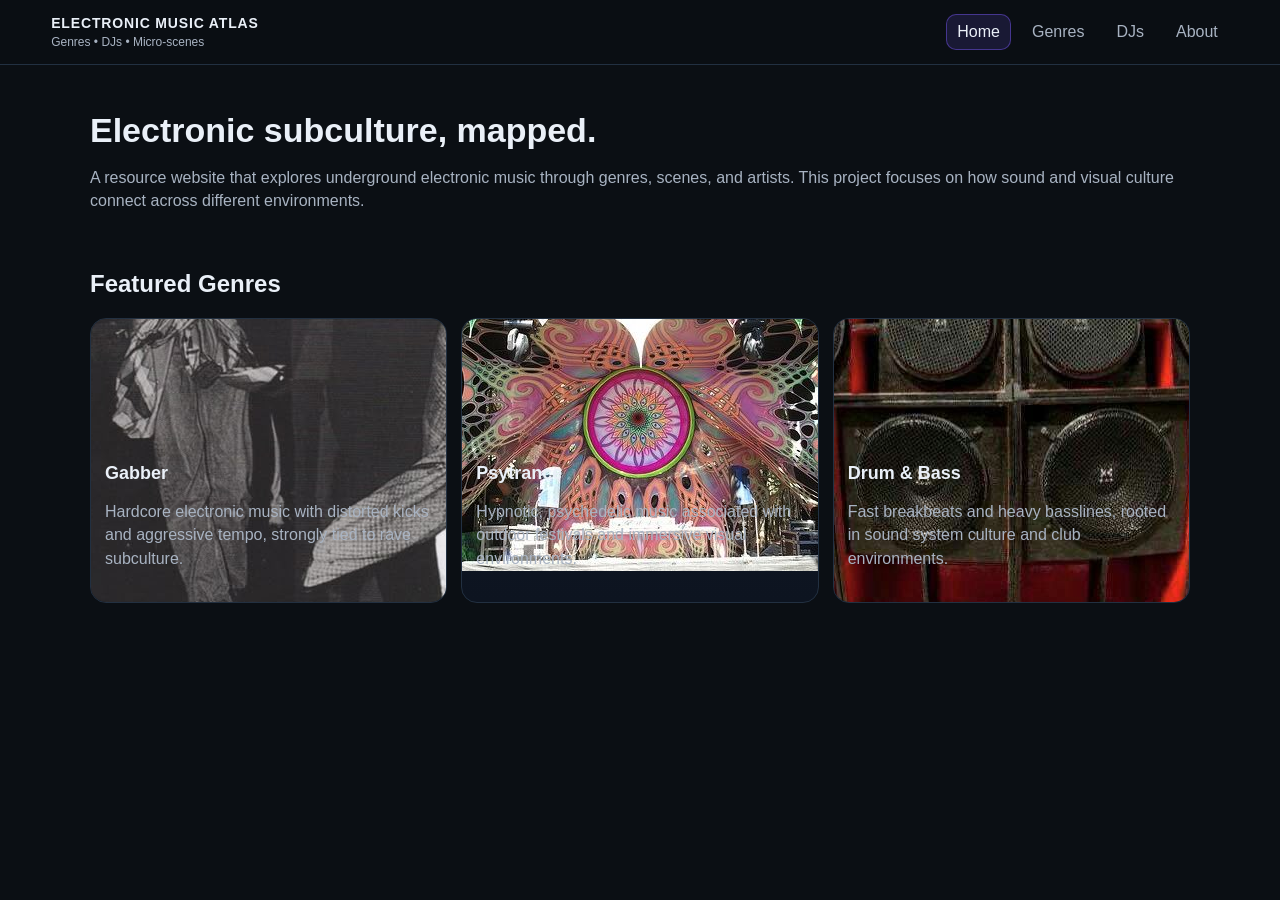
==== index.html @ e65ac2bb "Update index.html" ====
<!doctype html>
<html lang="en">
<head>
  <meta charset="utf-8" />
  <meta name="viewport" content="width=device-width,initial-scale=1" />
  <title>Electronic Music Atlas</title>
  <link rel="stylesheet" href="styles.css" />
</head>

<body>

<header class="site-header">
  <div class="brand">
    <div class="brand__title">ELECTRONIC MUSIC ATLAS</div>
    <div class="brand__subtitle">Genres • DJs • Micro-scenes</div>
  </div>

  <nav class="nav">
    <a class="nav__link is-active" href="index.html">Home</a>
    <a class="nav__link" href="genres.html">Genres</a>
    <a class="nav__link" href="djs.html">DJs</a>
    <a class="nav__link" href="about.html">About</a>
  </nav>
</header>

<main class="container">

<section class="hero">
  <h1>Electronic subculture, mapped.</h1>
  <p class="muted">
    A resource website that explores underground electronic music through
    genres, scenes, and artists. This project focuses on how sound and
    visual culture connect across different environments.
  </p>
</section>

<section class="section">
  <h2>Featured Genres</h2>

  <div class="grid grid--3">

    <div class="card">
      <div class="media">
        <img src="gabber.jpg" alt="Gabber rave">
      </div>
      <div class="card__body">
        <h3>Gabber</h3>
        <p class="muted">
          Hardcore electronic music with distorted kicks and aggressive
          tempo, strongly tied to rave subculture.
        </p>
      </div>
    </div>

    <div class="card">
      <div class="media">
        <img src="psytrance.jpg" alt="Psytrance festival">
      </div>
      <div class="card__body">
        <h3>Psytrance</h3>
        <p class="muted">
          Hypnotic, psychedelic music associated with outdoor festivals
          and immersive visual environments.
        </p>
      </div>
    </div>

    <div class="card">
      <div class="media">
        <img src="dnb.jpg" alt="Drum and bass speakers">
      </div>
      <div class="card__body">
        <h3>Drum &amp; Bass</h3>
        <p class="muted">
          Fast breakbeats and heavy basslines, rooted in sound system
          culture and club environments.
        </p>
      </div>
    </div>

  </div>
</section>

</main>

</body>
</html>
---- styles.css ----
:root{
  --bg:#0b0f14;
  --panel:#101826;
  --panel2:#0d1420;
  --text:#eaf0f8;
  --muted:#a8b3c2;
  --line:#223041;
  --accent:#7c5cff;
}

*{ box-sizing:border-box; }
html,body{ height:100%; }
body{
  margin:0;
  font-family:-apple-system,BlinkMacSystemFont,"Segoe UI",Helvetica,Arial,sans-serif;
  background:var(--bg);
  color:var(--text);
}

.container{
  width:min(1100px, 92vw);
  margin:0 auto;
  padding:28px 0;
}

.site-header{
  position:sticky;
  top:0;
  z-index:10;
  background:rgba(11,15,20,.92);
  backdrop-filter: blur(10px);
  border-bottom:1px solid var(--line);
  padding: 14px 4vw;
  display:flex;
  align-items:center;
  justify-content:space-between;
  gap:16px;
}

.brand__title{
  font-weight:900;
  letter-spacing:.06em;
  font-size:14px;
}
.brand__subtitle{
  color:var(--muted);
  font-size:12px;
  margin-top:4px;
}

.nav{ display:flex; gap:10px; flex-wrap:wrap; }
.nav__link{
  color:var(--muted);
  text-decoration:none;
  padding:8px 10px;
  border-radius:10px;
  border:1px solid transparent;
}
.nav__link:hover{
  color:var(--text);
  border-color:var(--line);
  background:rgba(255,255,255,.03);
}
.nav__link.is-active{
  color:var(--text);
  border-color:rgba(124,92,255,.45);
  background:rgba(124,92,255,.14);
}

.hero{
  padding: 18px 0 8px 0;
}
.hero h1{
  margin:0 0 10px 0;
  font-size: 34px;
}
.muted{ color:var(--muted); line-height:1.45; }

.hero__actions{
  display:flex;
  gap:10px;
  flex-wrap:wrap;
  margin-top:14px;
}

.section{
  margin-top:34px;
}
.section__head{
  display:flex;
  align-items:flex-end;
  justify-content:space-between;
  gap:12px;
  flex-wrap:wrap;
  margin-bottom:14px;
}
.section__head h2{
  margin:0;
  font-size:24px;
}

.grid{
  display:grid;
  gap:14px;
}
.grid--3{ grid-template-columns: repeat(3, minmax(0,1fr)); }
.grid--2{ grid-template-columns: repeat(2, minmax(0,1fr)); }

@media (max-width: 900px){
  .grid--3{ grid-template-columns: 1fr; }
  .grid--2{ grid-template-columns: 1fr; }
}

.card{
  border:1px solid var(--line);
  background: linear-gradient(180deg, var(--panel), var(--panel2));
  border-radius: 16px;
  overflow:hidden;
}

.media{
  height: 130px;
  background: rgba(255,255,255,.05);
  display:flex;
  align-items:center;
  justify-content:center;
  color: var(--muted);
  border-bottom:1px solid var(--line);
  letter-spacing:.03em;
}
.media--tall{ height: 160px; }

.card__body{
  padding: 14px 14px 16px 14px;
}
.card__body h3{
  margin:0 0 8px 0;
  font-size:18px;
}
.tags{
  display:flex;
  gap:8px;
  flex-wrap:wrap;
  margin: 10px 0 12px 0;
}
.tag{
  font-size:12px;
  color:var(--text);
  border:1px solid var(--line);
  padding:6px 10px;
  border-radius:999px;
  background: rgba(255,255,255,.03);
}

.actions{ display:flex; gap:10px; flex-wrap:wrap; }

.button{
  display:inline-block;
  text-decoration:none;
  color: var(--text);
  background: rgba(124,92,255,.18);
  border:1px solid rgba(124,92,255,.45);
  padding: 10px 14px;
  border-radius: 12px;
}
.button:hover{ background: rgba(124,92,255,.26); }

.button--ghost{
  background: rgba(255,255,255,.03);
  border-color: var(--line);
  color: var(--muted);
}
.button--ghost:hover{
  color: var(--text);
  background: rgba(255,255,255,.06);
}

.button--small{
  padding: 8px 12px;
  border-radius: 12px;
  font-size: 13px;
}

.detail{
  border:1px solid var(--line);
  border-radius: 16px;
  background: linear-gradient(180deg, var(--panel), var(--panel2));
  padding: 14px;
}
.detail__hero{
  display:grid;
  grid-template-columns: 220px 1fr;
  gap:14px;
  align-items:stretch;
}
.detail__media{
  border:1px solid var(--line);
  border-radius: 14px;
  background: rgba(255,255,255,.05);
  display:flex;
  align-items:center;
  justify-content:center;
  color:var(--muted);
  min-height: 160px;
}
.detail__meta h3{ margin:0 0 6px 0; font-size:20px; }

.detail__grid{
  margin-top:14px;
  display:grid;
  grid-template-columns: repeat(2, minmax(0,1fr));
  gap:12px;
}
@media (max-width: 900px){
  .detail__hero{ grid-template-columns: 1fr; }
  .detail__grid{ grid-template-columns: 1fr; }
}

.detail__block{
  border:1px solid var(--line);
  border-radius: 14px;
  background: rgba(255,255,255,.03);
  padding: 12px;
}
.detail__block h4{ margin:0 0 8px 0; font-size: 15px; }

.list{ margin:0; padding-left: 18px; }
.list li{ margin: 6px 0; }

.video{
  display:grid;
  grid-template-columns: 1.2fr .8fr;
  gap:14px;
}
@media (max-width: 900px){
  .video{ grid-template-columns: 1fr; }
}
.video__player{
  border:1px solid var(--line);
  border-radius: 16px;
  background: rgba(255,255,255,.05);
  min-height: 220px;
  display:flex;
  align-items:center;
  justify-content:center;
  color: var(--muted);
}
.video__info{
  border:1px solid var(--line);
  border-radius: 16px;
  background: rgba(255,255,255,.03);
  padding: 14px;
}

.pad{ padding: 14px; }

.mini{
  border:1px solid var(--line);
  border-radius: 14px;
  padding: 12px;
  background: rgba(255,255,255,.03);
}
.mini__title{
  font-weight:800;
  margin-bottom:10px;
}

.site-footer{
  border-top:1px solid var(--line);
  padding: 18px 0;
}
.footer__inner{
  display:flex;
  justify-content:space-between;
  gap:10px;
  flex-wrap:wrap;
}
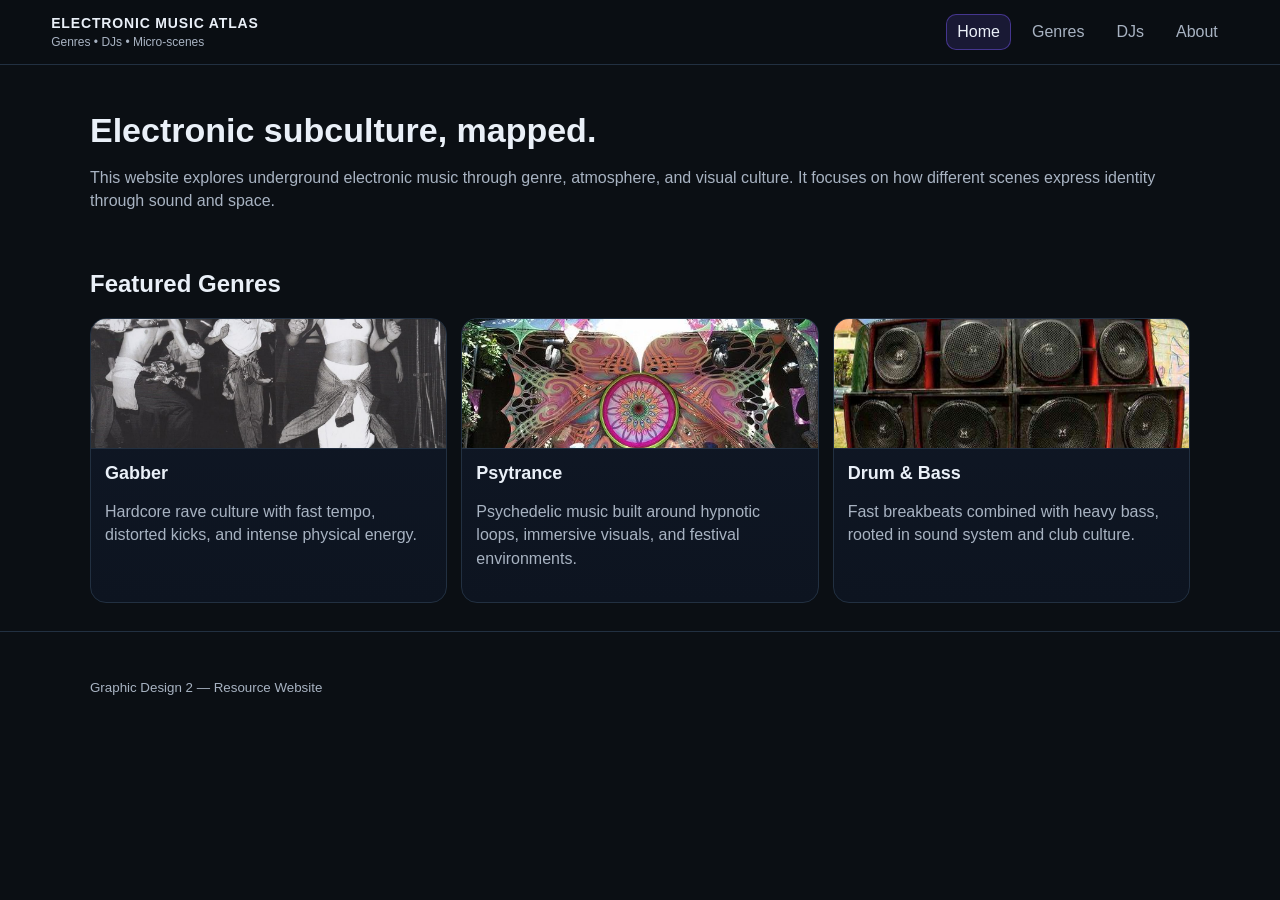
==== commit 42082699: "Update index.html" ====
--- a/index.html
+++ b/index.html
@@ -28,9 +28,9 @@
 <section class="hero">
   <h1>Electronic subculture, mapped.</h1>
   <p class="muted">
-    A resource website that explores underground electronic music through
-    genres, scenes, and artists. This project focuses on how sound and
-    visual culture connect across different environments.
+    This website explores underground electronic music through genre,
+    atmosphere, and visual culture. It focuses on how different scenes
+    express identity through sound and space.
   </p>
 </section>
 
@@ -46,34 +46,34 @@
       <div class="card__body">
         <h3>Gabber</h3>
         <p class="muted">
-          Hardcore electronic music with distorted kicks and aggressive
-          tempo, strongly tied to rave subculture.
+          Hardcore rave culture with fast tempo, distorted kicks,
+          and intense physical energy.
         </p>
       </div>
     </div>
 
     <div class="card">
       <div class="media">
-        <img src="psytrance.jpg" alt="Psytrance festival">
+        <img src="psytrance.jpg" alt="Psytrance stage">
       </div>
       <div class="card__body">
         <h3>Psytrance</h3>
         <p class="muted">
-          Hypnotic, psychedelic music associated with outdoor festivals
-          and immersive visual environments.
+          Psychedelic music built around hypnotic loops,
+          immersive visuals, and festival environments.
         </p>
       </div>
     </div>
 
     <div class="card">
       <div class="media">
-        <img src="dnb.jpg" alt="Drum and bass speakers">
+        <img src="dnb.jpg" alt="Drum and Bass speakers">
       </div>
       <div class="card__body">
         <h3>Drum &amp; Bass</h3>
         <p class="muted">
-          Fast breakbeats and heavy basslines, rooted in sound system
-          culture and club environments.
+          Fast breakbeats combined with heavy bass,
+          rooted in sound system and club culture.
         </p>
       </div>
     </div>
@@ -83,5 +83,11 @@
 
 </main>
 
+<footer class="site-footer">
+  <div class="container footer__inner">
+    <small class="muted">Graphic Design 2 — Resource Website</small>
+  </div>
+</footer>
+
 </body>
 </html>
--- a/styles.css
+++ b/styles.css
@@ -274,4 +274,10 @@
   justify-content:space-between;
   gap:10px;
   flex-wrap:wrap;
-}+}
+.media img {
+  width: 100%;
+  height: 100%;
+  object-fit: cover;
+  display: block;
+}
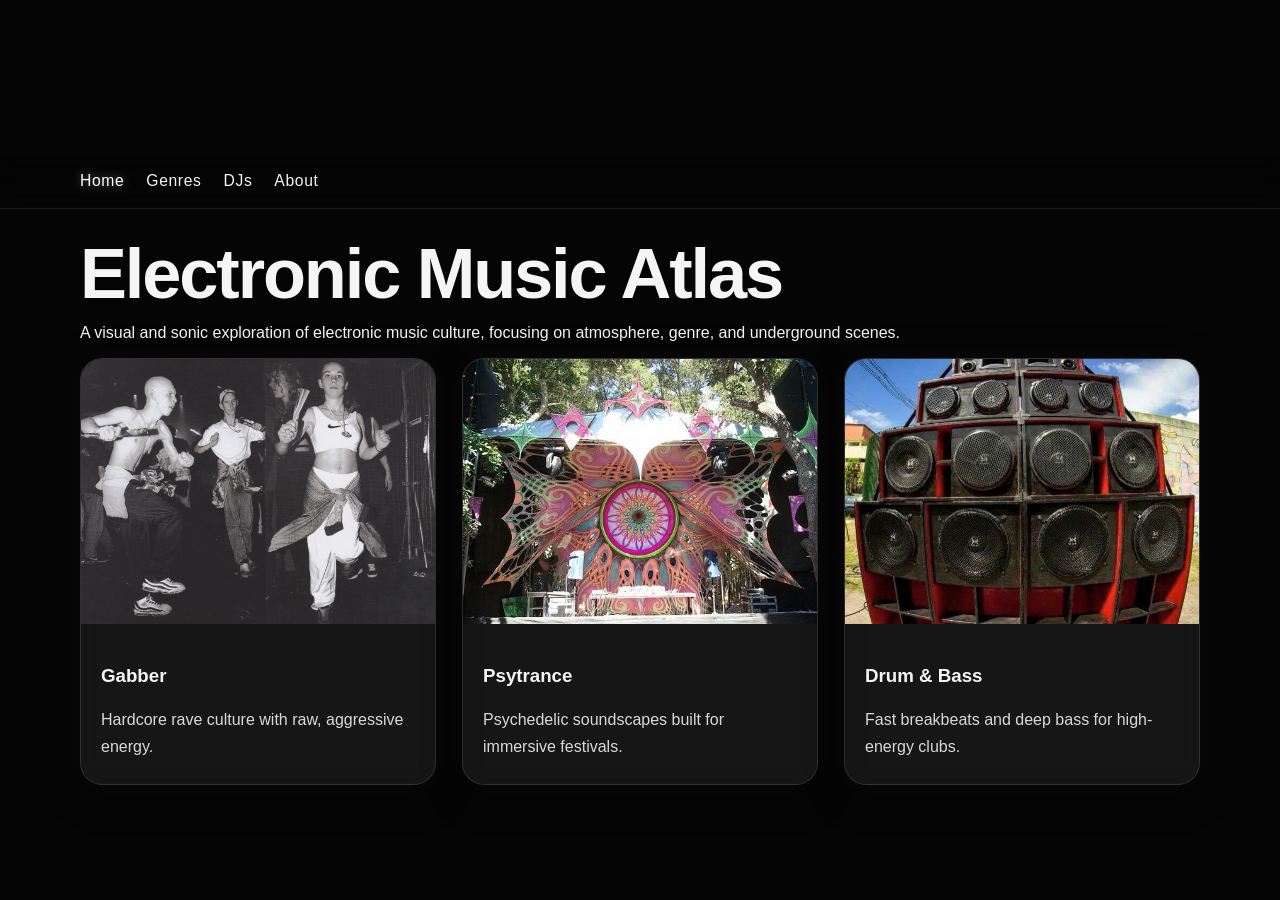
==== commit 95c655be: "Update index.html" ====
--- a/index.html
+++ b/index.html
@@ -1,93 +1,76 @@
 <!doctype html>
 <html lang="en">
 <head>
-  <meta charset="utf-8" />
-  <meta name="viewport" content="width=device-width,initial-scale=1" />
+  <meta charset="utf-8">
+  <meta name="viewport" content="width=device-width, initial-scale=1">
   <title>Electronic Music Atlas</title>
-  <link rel="stylesheet" href="styles.css" />
+  <link rel="stylesheet" href="styles.css">
 </head>
 
 <body>
 
-<header class="site-header">
-  <div class="brand">
-    <div class="brand__title">ELECTRONIC MUSIC ATLAS</div>
-    <div class="brand__subtitle">Genres • DJs • Micro-scenes</div>
-  </div>
+  <!-- 视频背景 -->
+  <video autoplay muted loop playsinline class="bg-video">
+    <source src="background.mp4" type="video/mp4">
+  </video>
 
-  <nav class="nav">
-    <a class="nav__link is-active" href="index.html">Home</a>
-    <a class="nav__link" href="genres.html">Genres</a>
-    <a class="nav__link" href="djs.html">DJs</a>
-    <a class="nav__link" href="about.html">About</a>
-  </nav>
-</header>
+  <!-- 梦核遮罩 -->
+  <div class="bg-overlay"></div>
 
-<main class="container">
+  <header class="site-header">
+    <nav class="nav">
+      <a href="index.html" class="active">Home</a>
+      <a href="genres.html">Genres</a>
+      <a href="djs.html">DJs</a>
+      <a href="about.html">About</a>
+    </nav>
+  </header>
 
-<section class="hero">
-  <h1>Electronic subculture, mapped.</h1>
-  <p class="muted">
-    This website explores underground electronic music through genre,
-    atmosphere, and visual culture. It focuses on how different scenes
-    express identity through sound and space.
-  </p>
-</section>
+  <main class="container">
 
-<section class="section">
-  <h2>Featured Genres</h2>
+    <section class="hero">
+      <h1>Electronic Music Atlas</h1>
+      <p>
+        A visual and sonic exploration of electronic music culture,
+        focusing on atmosphere, genre, and underground scenes.
+      </p>
+    </section>
 
-  <div class="grid grid--3">
+    <section class="grid grid--3">
 
-    <div class="card">
-      <div class="media">
-        <img src="gabber.jpg" alt="Gabber rave">
+      <div class="card">
+        <div class="media">
+          <img src="gabber.jpg" alt="">
+        </div>
+        <div class="card__body">
+          <h3>Gabber</h3>
+          <p>Hardcore rave culture with raw, aggressive energy.</p>
+        </div>
       </div>
-      <div class="card__body">
-        <h3>Gabber</h3>
-        <p class="muted">
-          Hardcore rave culture with fast tempo, distorted kicks,
-          and intense physical energy.
-        </p>
+
+      <div class="card">
+        <div class="media">
+          <img src="psytrance.jpg" alt="">
+        </div>
+        <div class="card__body">
+          <h3>Psytrance</h3>
+          <p>Psychedelic soundscapes built for immersive festivals.</p>
+        </div>
       </div>
-    </div>
 
-    <div class="card">
-      <div class="media">
-        <img src="psytrance.jpg" alt="Psytrance stage">
+      <div class="card">
+        <div class="media">
+          <img src="dnb.jpg" alt="">
+        </div>
+        <div class="card__body">
+          <h3>Drum &amp; Bass</h3>
+          <p>Fast breakbeats and deep bass for high-energy clubs.</p>
+        </div>
       </div>
-      <div class="card__body">
-        <h3>Psytrance</h3>
-        <p class="muted">
-          Psychedelic music built around hypnotic loops,
-          immersive visuals, and festival environments.
-        </p>
-      </div>
-    </div>
 
-    <div class="card">
-      <div class="media">
-        <img src="dnb.jpg" alt="Drum and Bass speakers">
-      </div>
-      <div class="card__body">
-        <h3>Drum &amp; Bass</h3>
-        <p class="muted">
-          Fast breakbeats combined with heavy bass,
-          rooted in sound system and club culture.
-        </p>
-      </div>
-    </div>
+    </section>
 
-  </div>
-</section>
-
-</main>
-
-<footer class="site-footer">
-  <div class="container footer__inner">
-    <small class="muted">Graphic Design 2 — Resource Website</small>
-  </div>
-</footer>
+  </main>
 
 </body>
 </html>
--- a/styles.css
+++ b/styles.css
@@ -1,283 +1,255 @@
-:root{
-  --bg:#0b0f14;
-  --panel:#101826;
-  --panel2:#0d1420;
-  --text:#eaf0f8;
-  --muted:#a8b3c2;
-  --line:#223041;
-  --accent:#7c5cff;
-}
-
-*{ box-sizing:border-box; }
-html,body{ height:100%; }
-body{
-  margin:0;
-  font-family:-apple-system,BlinkMacSystemFont,"Segoe UI",Helvetica,Arial,sans-serif;
-  background:var(--bg);
-  color:var(--text);
-}
-
-.container{
-  width:min(1100px, 92vw);
-  margin:0 auto;
-  padding:28px 0;
-}
-
-.site-header{
-  position:sticky;
-  top:0;
-  z-index:10;
-  background:rgba(11,15,20,.92);
-  backdrop-filter: blur(10px);
-  border-bottom:1px solid var(--line);
-  padding: 14px 4vw;
-  display:flex;
-  align-items:center;
-  justify-content:space-between;
-  gap:16px;
-}
-
-.brand__title{
-  font-weight:900;
-  letter-spacing:.06em;
-  font-size:14px;
-}
-.brand__subtitle{
-  color:var(--muted);
-  font-size:12px;
-  margin-top:4px;
-}
-
-.nav{ display:flex; gap:10px; flex-wrap:wrap; }
-.nav__link{
-  color:var(--muted);
-  text-decoration:none;
-  padding:8px 10px;
-  border-radius:10px;
-  border:1px solid transparent;
-}
-.nav__link:hover{
-  color:var(--text);
-  border-color:var(--line);
-  background:rgba(255,255,255,.03);
-}
-.nav__link.is-active{
-  color:var(--text);
-  border-color:rgba(124,92,255,.45);
-  background:rgba(124,92,255,.14);
-}
-
-.hero{
-  padding: 18px 0 8px 0;
-}
-.hero h1{
-  margin:0 0 10px 0;
-  font-size: 34px;
-}
-.muted{ color:var(--muted); line-height:1.45; }
-
-.hero__actions{
-  display:flex;
-  gap:10px;
-  flex-wrap:wrap;
-  margin-top:14px;
-}
-
-.section{
-  margin-top:34px;
-}
-.section__head{
-  display:flex;
-  align-items:flex-end;
-  justify-content:space-between;
-  gap:12px;
-  flex-wrap:wrap;
-  margin-bottom:14px;
-}
-.section__head h2{
-  margin:0;
-  font-size:24px;
-}
-
-.grid{
-  display:grid;
-  gap:14px;
-}
-.grid--3{ grid-template-columns: repeat(3, minmax(0,1fr)); }
-.grid--2{ grid-template-columns: repeat(2, minmax(0,1fr)); }
-
-@media (max-width: 900px){
-  .grid--3{ grid-template-columns: 1fr; }
-  .grid--2{ grid-template-columns: 1fr; }
-}
-
-.card{
-  border:1px solid var(--line);
-  background: linear-gradient(180deg, var(--panel), var(--panel2));
-  border-radius: 16px;
-  overflow:hidden;
-}
-
-.media{
-  height: 130px;
-  background: rgba(255,255,255,.05);
-  display:flex;
-  align-items:center;
-  justify-content:center;
-  color: var(--muted);
-  border-bottom:1px solid var(--line);
-  letter-spacing:.03em;
-}
-.media--tall{ height: 160px; }
-
-.card__body{
-  padding: 14px 14px 16px 14px;
-}
-.card__body h3{
-  margin:0 0 8px 0;
-  font-size:18px;
-}
-.tags{
-  display:flex;
-  gap:8px;
-  flex-wrap:wrap;
-  margin: 10px 0 12px 0;
-}
-.tag{
-  font-size:12px;
-  color:var(--text);
-  border:1px solid var(--line);
-  padding:6px 10px;
-  border-radius:999px;
-  background: rgba(255,255,255,.03);
-}
-
-.actions{ display:flex; gap:10px; flex-wrap:wrap; }
-
-.button{
-  display:inline-block;
-  text-decoration:none;
-  color: var(--text);
-  background: rgba(124,92,255,.18);
-  border:1px solid rgba(124,92,255,.45);
-  padding: 10px 14px;
-  border-radius: 12px;
-}
-.button:hover{ background: rgba(124,92,255,.26); }
-
-.button--ghost{
-  background: rgba(255,255,255,.03);
-  border-color: var(--line);
-  color: var(--muted);
-}
-.button--ghost:hover{
-  color: var(--text);
-  background: rgba(255,255,255,.06);
-}
-
-.button--small{
-  padding: 8px 12px;
-  border-radius: 12px;
-  font-size: 13px;
-}
-
-.detail{
-  border:1px solid var(--line);
-  border-radius: 16px;
-  background: linear-gradient(180deg, var(--panel), var(--panel2));
-  padding: 14px;
-}
-.detail__hero{
-  display:grid;
-  grid-template-columns: 220px 1fr;
-  gap:14px;
-  align-items:stretch;
-}
-.detail__media{
-  border:1px solid var(--line);
-  border-radius: 14px;
-  background: rgba(255,255,255,.05);
-  display:flex;
-  align-items:center;
-  justify-content:center;
-  color:var(--muted);
-  min-height: 160px;
-}
-.detail__meta h3{ margin:0 0 6px 0; font-size:20px; }
-
-.detail__grid{
-  margin-top:14px;
-  display:grid;
-  grid-template-columns: repeat(2, minmax(0,1fr));
-  gap:12px;
-}
-@media (max-width: 900px){
-  .detail__hero{ grid-template-columns: 1fr; }
-  .detail__grid{ grid-template-columns: 1fr; }
-}
-
-.detail__block{
-  border:1px solid var(--line);
-  border-radius: 14px;
-  background: rgba(255,255,255,.03);
-  padding: 12px;
-}
-.detail__block h4{ margin:0 0 8px 0; font-size: 15px; }
-
-.list{ margin:0; padding-left: 18px; }
-.list li{ margin: 6px 0; }
-
-.video{
-  display:grid;
-  grid-template-columns: 1.2fr .8fr;
-  gap:14px;
-}
-@media (max-width: 900px){
-  .video{ grid-template-columns: 1fr; }
-}
-.video__player{
-  border:1px solid var(--line);
-  border-radius: 16px;
-  background: rgba(255,255,255,.05);
-  min-height: 220px;
-  display:flex;
-  align-items:center;
-  justify-content:center;
-  color: var(--muted);
-}
-.video__info{
-  border:1px solid var(--line);
-  border-radius: 16px;
-  background: rgba(255,255,255,.03);
-  padding: 14px;
-}
-
-.pad{ padding: 14px; }
-
-.mini{
-  border:1px solid var(--line);
-  border-radius: 14px;
-  padding: 12px;
-  background: rgba(255,255,255,.03);
-}
-.mini__title{
-  font-weight:800;
-  margin-bottom:10px;
-}
-
-.site-footer{
-  border-top:1px solid var(--line);
+* {
+  box-sizing: border-box;
+}
+
+html {
+  scroll-behavior: smooth;
+}
+
+body {
+  margin: 0;
+  min-height: 100vh;
+  font-family: Arial, Helvetica, sans-serif;
+  background: #050505;
+  color: #f5f5f5;
+  overflow-x: hidden;
+  position: relative;
+}
+
+/* animated background */
+.animated-bg {
+  position: fixed;
+  inset: 0;
+  z-index: -2;
+  background:
+    radial-gradient(circle at 15% 25%, rgba(255, 0, 170, 0.22), transparent 28%),
+    radial-gradient(circle at 80% 20%, rgba(0, 153, 255, 0.20), transparent 30%),
+    radial-gradient(circle at 60% 75%, rgba(157, 0, 255, 0.18), transparent 34%),
+    radial-gradient(circle at 30% 85%, rgba(0, 255, 204, 0.12), transparent 28%),
+    linear-gradient(180deg, #040404 0%, #090511 45%, #020202 100%);
+  filter: blur(36px) saturate(120%);
+  animation: drift 16s ease-in-out infinite alternate;
+}
+
+.animated-bg::after {
+  content: "";
+  position: absolute;
+  inset: 0;
+  background:
+    linear-gradient(rgba(255,255,255,0.02) 1px, transparent 1px),
+    linear-gradient(90deg, rgba(255,255,255,0.02) 1px, transparent 1px);
+  background-size: 40px 40px;
+  opacity: 0.18;
+  mix-blend-mode: screen;
+}
+
+@keyframes drift {
+  0% {
+    transform: scale(1) translate(0, 0);
+  }
+  50% {
+    transform: scale(1.08) translate(-2%, 2%);
+  }
+  100% {
+    transform: scale(1.12) translate(2%, -2%);
+  }
+}
+
+/* layout */
+.container {
+  width: min(1120px, calc(100% - 40px));
+  margin: 0 auto;
+  padding: 32px 0 60px;
+}
+
+/* header */
+.site-header {
+  position: sticky;
+  top: 0;
+  z-index: 10;
+  backdrop-filter: blur(12px);
+  background: rgba(5, 5, 5, 0.55);
+  border-bottom: 1px solid rgba(255, 255, 255, 0.08);
+}
+
+.nav {
+  width: min(1120px, calc(100% - 40px));
+  margin: 0 auto;
   padding: 18px 0;
-}
-.footer__inner{
-  display:flex;
-  justify-content:space-between;
-  gap:10px;
-  flex-wrap:wrap;
-}
+  display: flex;
+  gap: 22px;
+  align-items: center;
+  flex-wrap: wrap;
+}
+
+.nav a {
+  color: #f5f5f5;
+  text-decoration: none;
+  font-size: 0.98rem;
+  letter-spacing: 0.04em;
+  transition: opacity 0.25s ease, transform 0.25s ease, color 0.25s ease;
+}
+
+.nav a:hover {
+  opacity: 0.72;
+  transform: translateY(-1px);
+}
+
+.nav a.active {
+  color: #ffffff;
+  text-shadow: 0 0 12px rgba(255, 255, 255, 0.45);
+}
+
+/* hero */
+.page-hero {
+  padding: 42px 0 28px;
+}
+
+.eyebrow {
+  margin: 0 0 10px;
+  font-size: 0.85rem;
+  text-transform: uppercase;
+  letter-spacing: 0.2em;
+  color: rgba(255, 255, 255, 0.68);
+}
+
+h1 {
+  margin: 0 0 16px;
+  font-size: clamp(2.4rem, 6vw, 4.4rem);
+  line-height: 0.95;
+  letter-spacing: -0.03em;
+}
+
+.page-description {
+  max-width: 760px;
+  margin: 0;
+  font-size: 1.05rem;
+  line-height: 1.75;
+  color: rgba(255, 255, 255, 0.78);
+}
+
+/* grid */
+.grid {
+  display: grid;
+  gap: 26px;
+}
+
+.grid--3 {
+  grid-template-columns: repeat(3, minmax(0, 1fr));
+}
+
+/* cards */
+.card {
+  background: rgba(255, 255, 255, 0.07);
+  border: 1px solid rgba(255, 255, 255, 0.11);
+  border-radius: 22px;
+  overflow: hidden;
+  backdrop-filter: blur(14px);
+  box-shadow:
+    0 10px 40px rgba(0, 0, 0, 0.28),
+    0 0 30px rgba(255, 255, 255, 0.03);
+  transition: transform 0.3s ease, border-color 0.3s ease, box-shadow 0.3s ease;
+}
+
+.card:hover {
+  transform: translateY(-8px);
+  border-color: rgba(255, 255, 255, 0.24);
+  box-shadow:
+    0 18px 55px rgba(0, 0, 0, 0.36),
+    0 0 40px rgba(255, 0, 170, 0.08);
+}
+
+.media {
+  aspect-ratio: 4 / 3;
+  overflow: hidden;
+  background: rgba(255, 255, 255, 0.04);
+}
+
 .media img {
   width: 100%;
   height: 100%;
+  display: block;
   object-fit: cover;
-  display: block;
-}
+  transition: transform 0.5s ease, filter 0.4s ease;
+}
+
+.card:hover .media img {
+  transform: scale(1.05);
+  filter: contrast(1.05) saturate(1.05);
+}
+
+.card__body {
+  padding: 22px 20px 24px;
+}
+
+.card__body h2 {
+  margin: 0 0 8px;
+  font-size: 1.45rem;
+  line-height: 1.1;
+}
+
+.tag {
+  display: inline-block;
+  margin: 0 0 14px;
+  padding: 7px 12px;
+  border-radius: 999px;
+  background: rgba(255, 255, 255, 0.09);
+  color: rgba(255, 255, 255, 0.8);
+  font-size: 0.86rem;
+  letter-spacing: 0.04em;
+}
+
+.card__body p {
+  margin: 0 0 14px;
+  line-height: 1.7;
+  color: rgba(255, 255, 255, 0.84);
+}
+
+.card__body p:last-child {
+  margin-bottom: 0;
+}
+
+/* responsive */
+@media (max-width: 900px) {
+  .grid--3 {
+    grid-template-columns: repeat(2, minmax(0, 1fr));
+  }
+
+  .page-hero {
+    padding-top: 34px;
+  }
+}
+
+@media (max-width: 640px) {
+  .container {
+    width: min(100% - 24px, 1120px);
+    padding-bottom: 40px;
+  }
+
+  .nav {
+    width: min(100% - 24px, 1120px);
+    gap: 16px;
+    padding: 14px 0;
+  }
+
+  h1 {
+    font-size: 2.2rem;
+  }
+
+  .page-description {
+    font-size: 0.98rem;
+    line-height: 1.65;
+  }
+
+  .grid--3 {
+    grid-template-columns: 1fr;
+  }
+
+  .card__body {
+    padding: 18px 16px 20px;
+  }
+
+  .animated-bg {
+    filter: blur(28px) saturate(115%);
+  }
+}
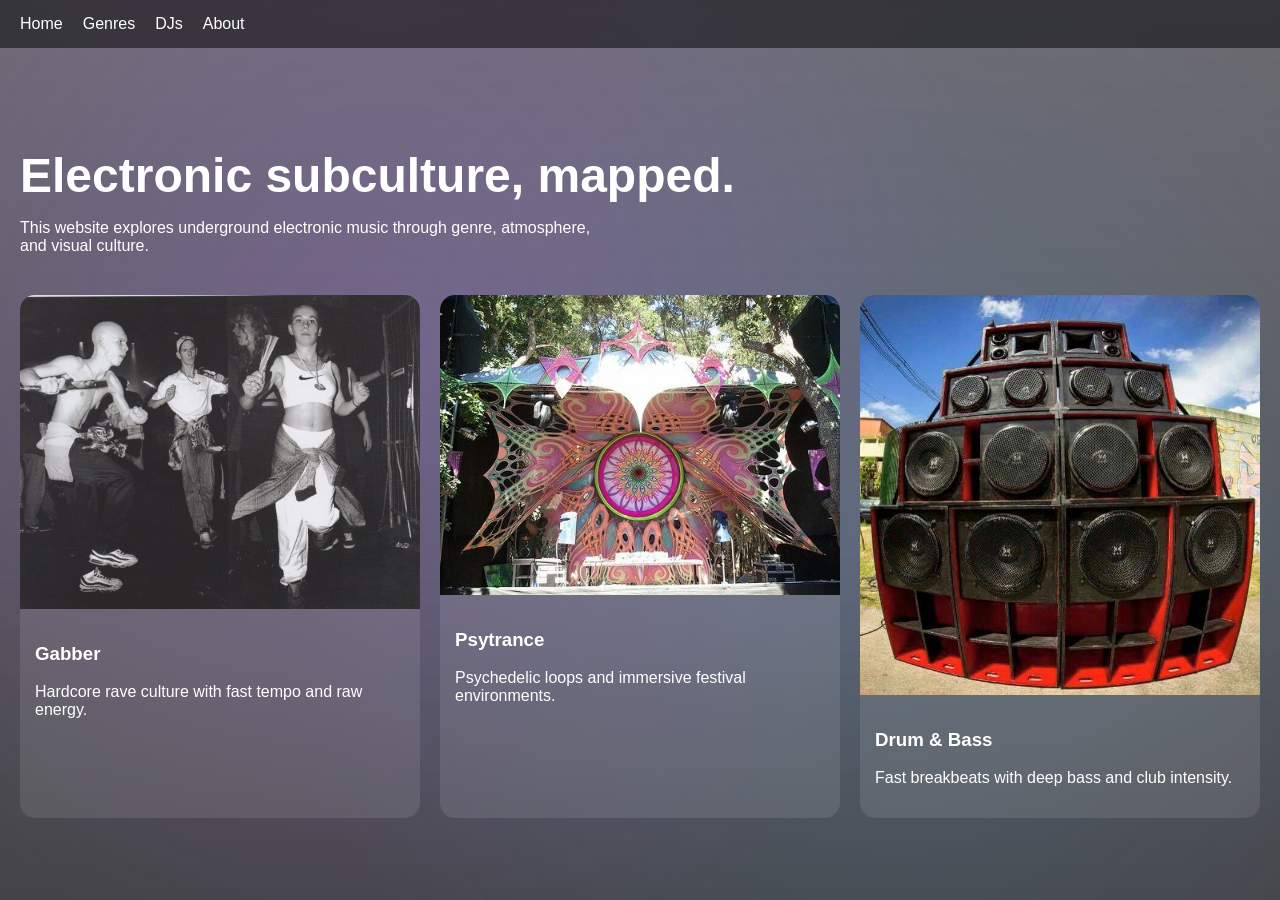
==== commit 6c77e852: "Update index.html" ====
--- a/index.html
+++ b/index.html
@@ -17,6 +17,7 @@
   <!-- 梦核遮罩 -->
   <div class="bg-overlay"></div>
 
+  <!-- 导航 -->
   <header class="site-header">
     <nav class="nav">
       <a href="index.html" class="active">Home</a>
@@ -26,13 +27,14 @@
     </nav>
   </header>
 
+  <!-- 内容 -->
   <main class="container">
 
     <section class="hero">
-      <h1>Electronic Music Atlas</h1>
+      <h1>Electronic subculture, mapped.</h1>
       <p>
-        A visual and sonic exploration of electronic music culture,
-        focusing on atmosphere, genre, and underground scenes.
+        This website explores underground electronic music through genre,
+        atmosphere, and visual culture.
       </p>
     </section>
 
@@ -44,7 +46,7 @@
         </div>
         <div class="card__body">
           <h3>Gabber</h3>
-          <p>Hardcore rave culture with raw, aggressive energy.</p>
+          <p>Hardcore rave culture with fast tempo and raw energy.</p>
         </div>
       </div>
 
@@ -54,7 +56,7 @@
         </div>
         <div class="card__body">
           <h3>Psytrance</h3>
-          <p>Psychedelic soundscapes built for immersive festivals.</p>
+          <p>Psychedelic loops and immersive festival environments.</p>
         </div>
       </div>
 
@@ -64,7 +66,7 @@
         </div>
         <div class="card__body">
           <h3>Drum &amp; Bass</h3>
-          <p>Fast breakbeats and deep bass for high-energy clubs.</p>
+          <p>Fast breakbeats with deep bass and club intensity.</p>
         </div>
       </div>
 
--- a/styles.css
+++ b/styles.css
@@ -2,254 +2,97 @@
   box-sizing: border-box;
 }
 
-html {
-  scroll-behavior: smooth;
+body {
+  margin: 0;
+  font-family: Arial, sans-serif;
+  color: white;
+  overflow-x: hidden;
 }
 
-body {
-  margin: 0;
-  min-height: 100vh;
-  font-family: Arial, Helvetica, sans-serif;
-  background: #050505;
-  color: #f5f5f5;
-  overflow-x: hidden;
-  position: relative;
+/* 视频背景 */
+.bg-video {
+  position: fixed;
+  inset: 0;
+  width: 100%;
+  height: 100%;
+  object-fit: cover;
+  z-index: -3;
+
+  filter: brightness(0.6) contrast(1.1) saturate(1.1);
 }
 
-/* animated background */
-.animated-bg {
+/* 梦核遮罩 */
+.bg-overlay {
   position: fixed;
   inset: 0;
   z-index: -2;
+
   background:
-    radial-gradient(circle at 15% 25%, rgba(255, 0, 170, 0.22), transparent 28%),
-    radial-gradient(circle at 80% 20%, rgba(0, 153, 255, 0.20), transparent 30%),
-    radial-gradient(circle at 60% 75%, rgba(157, 0, 255, 0.18), transparent 34%),
-    radial-gradient(circle at 30% 85%, rgba(0, 255, 204, 0.12), transparent 28%),
-    linear-gradient(180deg, #040404 0%, #090511 45%, #020202 100%);
-  filter: blur(36px) saturate(120%);
-  animation: drift 16s ease-in-out infinite alternate;
+    radial-gradient(circle at 30% 40%, rgba(180, 120, 255, 0.25), transparent 60%),
+    radial-gradient(circle at 70% 60%, rgba(120, 200, 255, 0.18), transparent 60%),
+    linear-gradient(rgba(10, 8, 20, 0.6), rgba(5, 5, 10, 0.75));
+
+  backdrop-filter: blur(6px);
 }
 
-.animated-bg::after {
-  content: "";
-  position: absolute;
-  inset: 0;
-  background:
-    linear-gradient(rgba(255,255,255,0.02) 1px, transparent 1px),
-    linear-gradient(90deg, rgba(255,255,255,0.02) 1px, transparent 1px);
-  background-size: 40px 40px;
-  opacity: 0.18;
-  mix-blend-mode: screen;
-}
-
-@keyframes drift {
-  0% {
-    transform: scale(1) translate(0, 0);
-  }
-  50% {
-    transform: scale(1.08) translate(-2%, 2%);
-  }
-  100% {
-    transform: scale(1.12) translate(2%, -2%);
-  }
-}
-
-/* layout */
-.container {
-  width: min(1120px, calc(100% - 40px));
-  margin: 0 auto;
-  padding: 32px 0 60px;
-}
-
-/* header */
+/* 导航 */
 .site-header {
   position: sticky;
   top: 0;
-  z-index: 10;
-  backdrop-filter: blur(12px);
-  background: rgba(5, 5, 5, 0.55);
-  border-bottom: 1px solid rgba(255, 255, 255, 0.08);
+  background: rgba(0,0,0,0.5);
+  backdrop-filter: blur(10px);
 }
 
 .nav {
-  width: min(1120px, calc(100% - 40px));
-  margin: 0 auto;
-  padding: 18px 0;
   display: flex;
-  gap: 22px;
-  align-items: center;
-  flex-wrap: wrap;
+  gap: 20px;
+  padding: 15px 20px;
 }
 
 .nav a {
-  color: #f5f5f5;
+  color: white;
   text-decoration: none;
-  font-size: 0.98rem;
-  letter-spacing: 0.04em;
-  transition: opacity 0.25s ease, transform 0.25s ease, color 0.25s ease;
 }
 
-.nav a:hover {
-  opacity: 0.72;
-  transform: translateY(-1px);
-}
-
-.nav a.active {
-  color: #ffffff;
-  text-shadow: 0 0 12px rgba(255, 255, 255, 0.45);
+/* 主体 */
+.container {
+  padding: 60px 20px;
 }
 
 /* hero */
-.page-hero {
-  padding: 42px 0 28px;
+.hero h1 {
+  font-size: 48px;
+  margin-bottom: 10px;
 }
 
-.eyebrow {
-  margin: 0 0 10px;
-  font-size: 0.85rem;
-  text-transform: uppercase;
-  letter-spacing: 0.2em;
-  color: rgba(255, 255, 255, 0.68);
-}
-
-h1 {
-  margin: 0 0 16px;
-  font-size: clamp(2.4rem, 6vw, 4.4rem);
-  line-height: 0.95;
-  letter-spacing: -0.03em;
-}
-
-.page-description {
-  max-width: 760px;
-  margin: 0;
-  font-size: 1.05rem;
-  line-height: 1.75;
-  color: rgba(255, 255, 255, 0.78);
+.hero p {
+  max-width: 600px;
 }
 
 /* grid */
 .grid {
   display: grid;
-  gap: 26px;
+  gap: 20px;
+  margin-top: 40px;
 }
 
 .grid--3 {
-  grid-template-columns: repeat(3, minmax(0, 1fr));
+  grid-template-columns: repeat(3, 1fr);
 }
 
-/* cards */
+/* 卡片 */
 .card {
-  background: rgba(255, 255, 255, 0.07);
-  border: 1px solid rgba(255, 255, 255, 0.11);
-  border-radius: 22px;
+  background: rgba(255,255,255,0.1);
+  border-radius: 15px;
   overflow: hidden;
-  backdrop-filter: blur(14px);
-  box-shadow:
-    0 10px 40px rgba(0, 0, 0, 0.28),
-    0 0 30px rgba(255, 255, 255, 0.03);
-  transition: transform 0.3s ease, border-color 0.3s ease, box-shadow 0.3s ease;
-}
-
-.card:hover {
-  transform: translateY(-8px);
-  border-color: rgba(255, 255, 255, 0.24);
-  box-shadow:
-    0 18px 55px rgba(0, 0, 0, 0.36),
-    0 0 40px rgba(255, 0, 170, 0.08);
-}
-
-.media {
-  aspect-ratio: 4 / 3;
-  overflow: hidden;
-  background: rgba(255, 255, 255, 0.04);
+  backdrop-filter: blur(10px);
 }
 
 .media img {
   width: 100%;
-  height: 100%;
   display: block;
-  object-fit: cover;
-  transition: transform 0.5s ease, filter 0.4s ease;
-}
-
-.card:hover .media img {
-  transform: scale(1.05);
-  filter: contrast(1.05) saturate(1.05);
 }
 
 .card__body {
-  padding: 22px 20px 24px;
+  padding: 15px;
 }
-
-.card__body h2 {
-  margin: 0 0 8px;
-  font-size: 1.45rem;
-  line-height: 1.1;
-}
-
-.tag {
-  display: inline-block;
-  margin: 0 0 14px;
-  padding: 7px 12px;
-  border-radius: 999px;
-  background: rgba(255, 255, 255, 0.09);
-  color: rgba(255, 255, 255, 0.8);
-  font-size: 0.86rem;
-  letter-spacing: 0.04em;
-}
-
-.card__body p {
-  margin: 0 0 14px;
-  line-height: 1.7;
-  color: rgba(255, 255, 255, 0.84);
-}
-
-.card__body p:last-child {
-  margin-bottom: 0;
-}
-
-/* responsive */
-@media (max-width: 900px) {
-  .grid--3 {
-    grid-template-columns: repeat(2, minmax(0, 1fr));
-  }
-
-  .page-hero {
-    padding-top: 34px;
-  }
-}
-
-@media (max-width: 640px) {
-  .container {
-    width: min(100% - 24px, 1120px);
-    padding-bottom: 40px;
-  }
-
-  .nav {
-    width: min(100% - 24px, 1120px);
-    gap: 16px;
-    padding: 14px 0;
-  }
-
-  h1 {
-    font-size: 2.2rem;
-  }
-
-  .page-description {
-    font-size: 0.98rem;
-    line-height: 1.65;
-  }
-
-  .grid--3 {
-    grid-template-columns: 1fr;
-  }
-
-  .card__body {
-    padding: 18px 16px 20px;
-  }
-
-  .animated-bg {
-    filter: blur(28px) saturate(115%);
-  }
-}
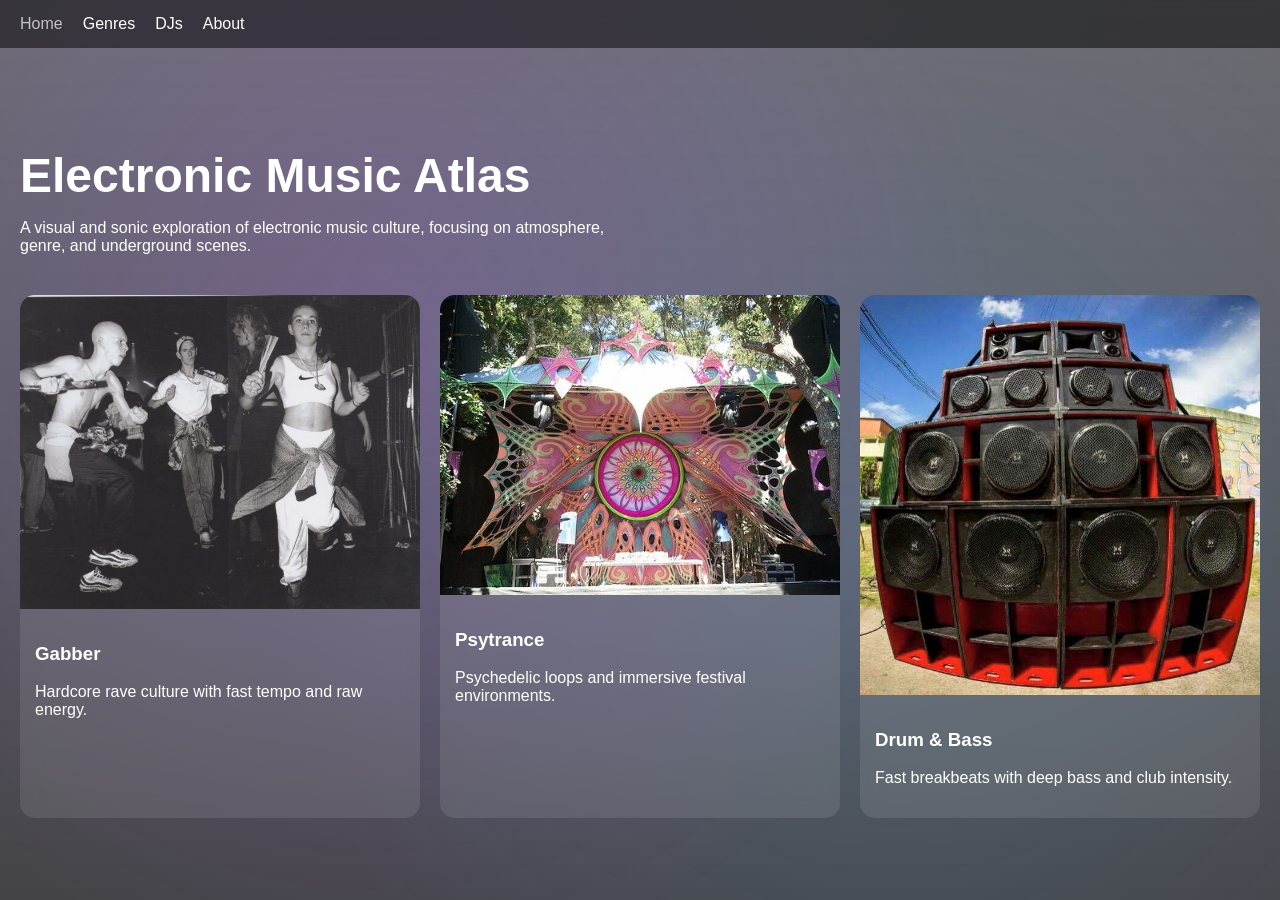
==== commit ef227b07: "Update index.html" ====
--- a/index.html
+++ b/index.html
@@ -9,15 +9,12 @@
 
 <body>
 
-  <!-- 视频背景 -->
-  <video autoplay muted loop playsinline class="bg-video">
+  <video class="bg-video" autoplay muted loop playsinline>
     <source src="background.mp4" type="video/mp4">
   </video>
 
-  <!-- 梦核遮罩 -->
   <div class="bg-overlay"></div>
 
-  <!-- 导航 -->
   <header class="site-header">
     <nav class="nav">
       <a href="index.html" class="active">Home</a>
@@ -27,22 +24,19 @@
     </nav>
   </header>
 
-  <!-- 内容 -->
   <main class="container">
-
     <section class="hero">
-      <h1>Electronic subculture, mapped.</h1>
+      <h1>Electronic Music Atlas</h1>
       <p>
-        This website explores underground electronic music through genre,
-        atmosphere, and visual culture.
+        A visual and sonic exploration of electronic music culture,
+        focusing on atmosphere, genre, and underground scenes.
       </p>
     </section>
 
     <section class="grid grid--3">
-
       <div class="card">
         <div class="media">
-          <img src="gabber.jpg" alt="">
+          <img src="gabber.jpg" alt="Gabber">
         </div>
         <div class="card__body">
           <h3>Gabber</h3>
@@ -52,7 +46,7 @@
 
       <div class="card">
         <div class="media">
-          <img src="psytrance.jpg" alt="">
+          <img src="psytrance.jpg" alt="Psytrance">
         </div>
         <div class="card__body">
           <h3>Psytrance</h3>
@@ -62,16 +56,14 @@
 
       <div class="card">
         <div class="media">
-          <img src="dnb.jpg" alt="">
+          <img src="dnb.jpg" alt="Drum and Bass">
         </div>
         <div class="card__body">
           <h3>Drum &amp; Bass</h3>
           <p>Fast breakbeats with deep bass and club intensity.</p>
         </div>
       </div>
-
     </section>
-
   </main>
 
 </body>
--- a/styles.css
+++ b/styles.css
@@ -17,7 +17,6 @@
   height: 100%;
   object-fit: cover;
   z-index: -3;
-
   filter: brightness(0.6) contrast(1.1) saturate(1.1);
 }
 
@@ -54,12 +53,16 @@
   text-decoration: none;
 }
 
-/* 主体 */
+.nav a.active {
+  opacity: 0.7;
+}
+
+/* 内容 */
 .container {
   padding: 60px 20px;
 }
 
-/* hero */
+/* 标题 */
 .hero h1 {
   font-size: 48px;
   margin-bottom: 10px;
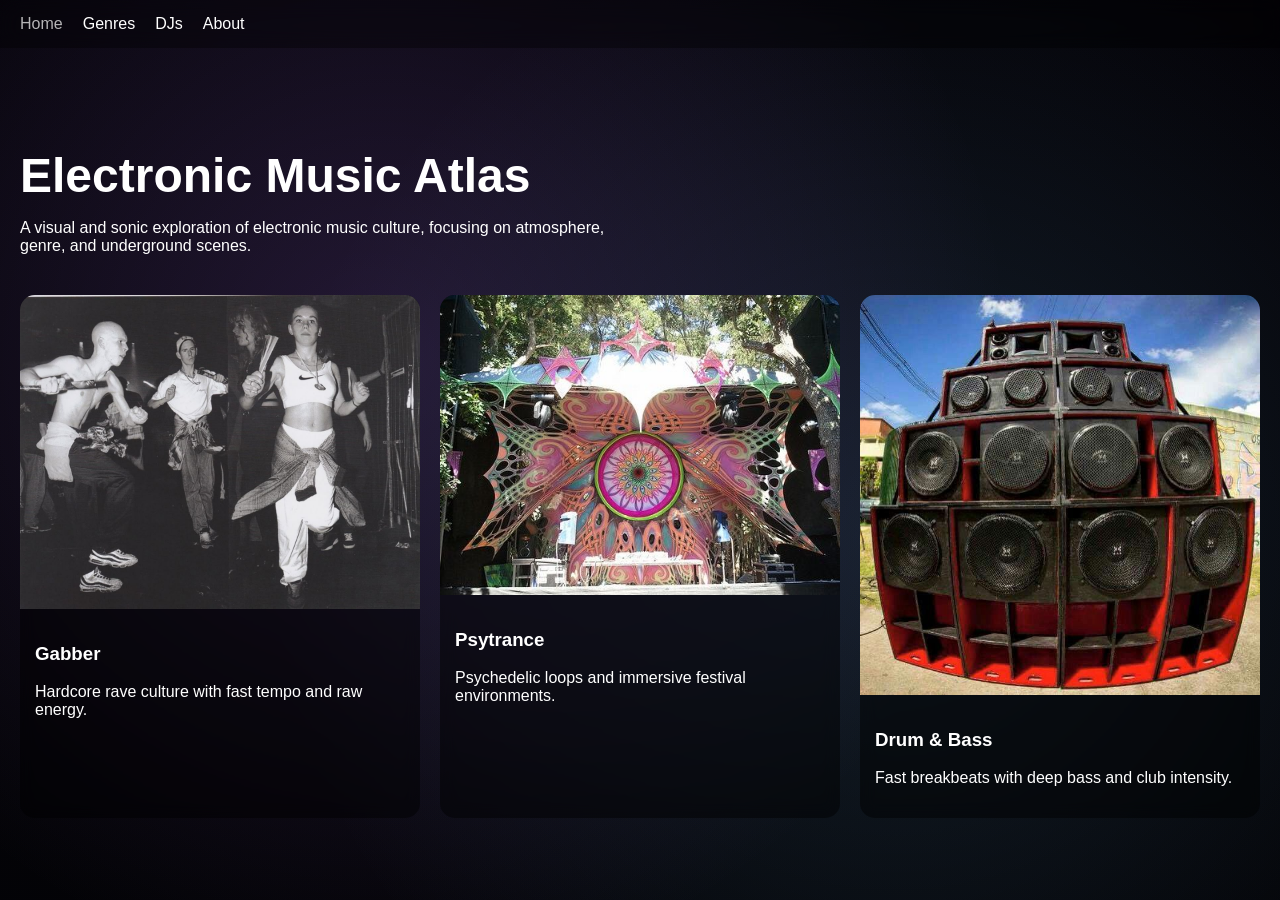
==== commit ddb81c7f: "Update index.html" ====
--- a/index.html
+++ b/index.html
@@ -4,9 +4,11 @@
   <meta charset="utf-8">
   <meta name="viewport" content="width=device-width, initial-scale=1">
   <title>Electronic Music Atlas</title>
+  <link rel="preconnect" href="https://fonts.googleapis.com">
+  <link rel="preconnect" href="https://fonts.gstatic.com" crossorigin>
+  <link href="https://fonts.googleapis.com/css2?family=Rubik+Glitch&family=Orbitron:wght@400;600;700&display=swap" rel="stylesheet">
   <link rel="stylesheet" href="styles.css">
 </head>
-
 <body>
 
   <video class="bg-video" autoplay muted loop playsinline>
--- a/styles.css
+++ b/styles.css
@@ -2,43 +2,54 @@
   box-sizing: border-box;
 }
 
+html, body {
+  margin: 0;
+  padding: 0;
+  min-height: 100%;
+}
+
 body {
-  margin: 0;
   font-family: Arial, sans-serif;
   color: white;
   overflow-x: hidden;
+  position: relative;
+  background: black;
 }
 
 /* 视频背景 */
 .bg-video {
   position: fixed;
-  inset: 0;
-  width: 100%;
-  height: 100%;
+  top: 0;
+  left: 0;
+  width: 100vw;
+  height: 100vh;
   object-fit: cover;
-  z-index: -3;
-  filter: brightness(0.6) contrast(1.1) saturate(1.1);
+  z-index: -2;
+  filter: brightness(0.55) contrast(1.05) saturate(1.05);
+  pointer-events: none;
 }
 
 /* 梦核遮罩 */
 .bg-overlay {
   position: fixed;
-  inset: 0;
-  z-index: -2;
-
+  top: 0;
+  left: 0;
+  width: 100vw;
+  height: 100vh;
+  z-index: -1;
   background:
-    radial-gradient(circle at 30% 40%, rgba(180, 120, 255, 0.25), transparent 60%),
-    radial-gradient(circle at 70% 60%, rgba(120, 200, 255, 0.18), transparent 60%),
-    linear-gradient(rgba(10, 8, 20, 0.6), rgba(5, 5, 10, 0.75));
-
-  backdrop-filter: blur(6px);
+    radial-gradient(circle at 30% 40%, rgba(180, 120, 255, 0.18), transparent 60%),
+    radial-gradient(circle at 70% 60%, rgba(120, 200, 255, 0.14), transparent 60%),
+    linear-gradient(rgba(10, 8, 20, 0.45), rgba(5, 5, 10, 0.65));
+  pointer-events: none;
 }
 
 /* 导航 */
 .site-header {
   position: sticky;
   top: 0;
-  background: rgba(0,0,0,0.5);
+  z-index: 10;
+  background: rgba(0, 0, 0, 0.35);
   backdrop-filter: blur(10px);
 }
 
@@ -59,6 +70,8 @@
 
 /* 内容 */
 .container {
+  position: relative;
+  z-index: 2;
   padding: 60px 20px;
 }
 
@@ -85,10 +98,10 @@
 
 /* 卡片 */
 .card {
-  background: rgba(255,255,255,0.1);
+  background: rgba(0, 0, 0, 0.45);
   border-radius: 15px;
   overflow: hidden;
-  backdrop-filter: blur(10px);
+  backdrop-filter: blur(8px);
 }
 
 .media img {
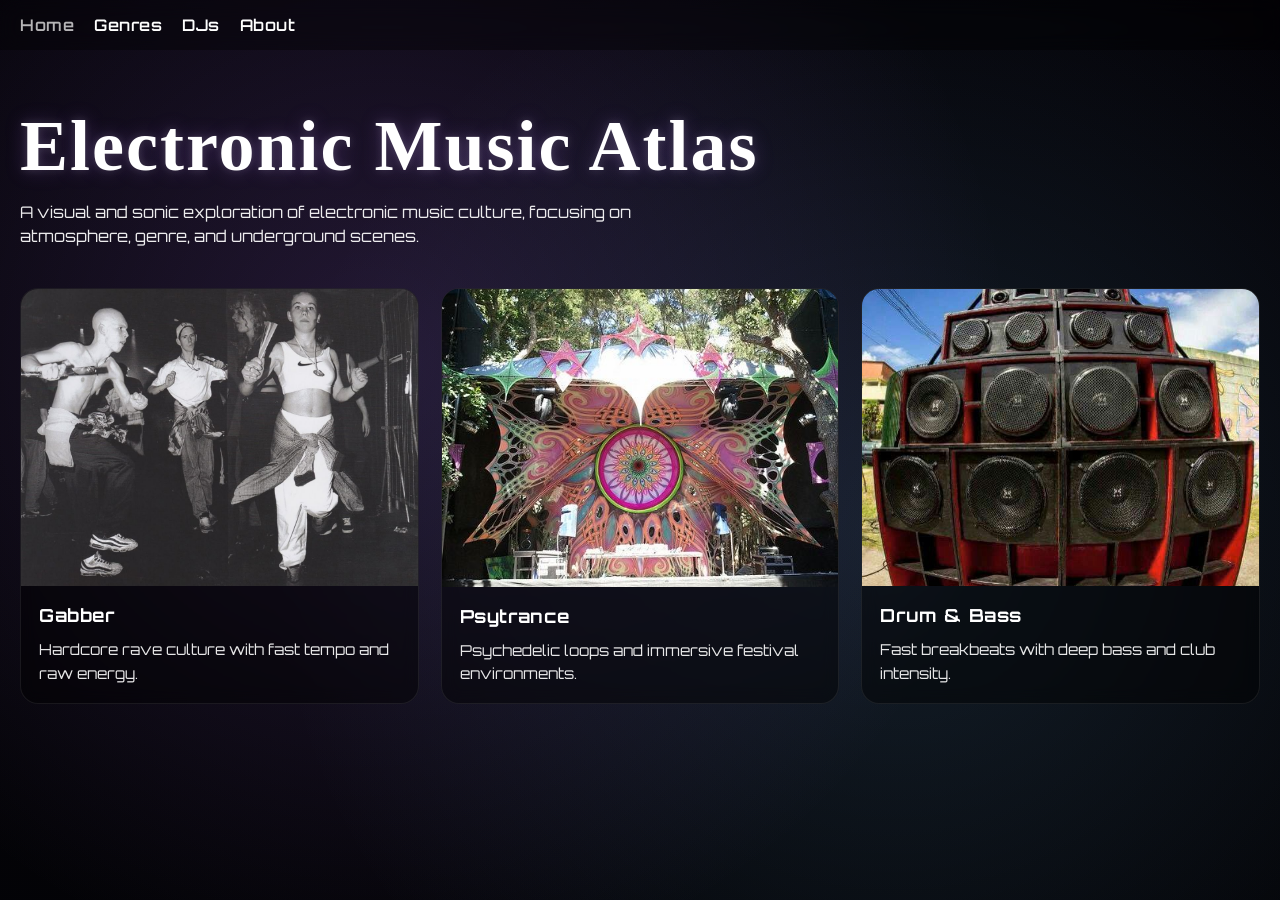
==== commit 079de394: "Update index.html" ====
--- a/index.html
+++ b/index.html
@@ -6,9 +6,10 @@
   <title>Electronic Music Atlas</title>
   <link rel="preconnect" href="https://fonts.googleapis.com">
   <link rel="preconnect" href="https://fonts.gstatic.com" crossorigin>
-  <link href="https://fonts.googleapis.com/css2?family=Rubik+Glitch&family=Orbitron:wght@400;600;700&display=swap" rel="stylesheet">
+  <link href="https://fonts.googleapis.com/css2?family=Orbitron:wght@400;600;700;800&display=swap" rel="stylesheet">
   <link rel="stylesheet" href="styles.css">
 </head>
+
 <body>
 
   <video class="bg-video" autoplay muted loop playsinline>
@@ -28,10 +29,10 @@
 
   <main class="container">
     <section class="hero">
-      <h1>Electronic Music Atlas</h1>
+      <h1 class="glitch-title" data-text="Electronic Music Atlas">Electronic Music Atlas</h1>
       <p>
-        A visual and sonic exploration of electronic music culture,
-        focusing on atmosphere, genre, and underground scenes.
+        A visual and sonic exploration of electronic music culture, focusing on atmosphere,
+        genre, and underground scenes.
       </p>
     </section>
 
--- a/styles.css
+++ b/styles.css
@@ -2,14 +2,15 @@
   box-sizing: border-box;
 }
 
-html, body {
+html,
+body {
   margin: 0;
   padding: 0;
   min-height: 100%;
 }
 
 body {
-  font-family: Arial, sans-serif;
+  font-family: 'Orbitron', Arial, sans-serif;
   color: white;
   overflow-x: hidden;
   position: relative;
@@ -57,11 +58,20 @@
   display: flex;
   gap: 20px;
   padding: 15px 20px;
+  flex-wrap: wrap;
 }
 
 .nav a {
   color: white;
   text-decoration: none;
+  font-family: 'Orbitron', Arial, sans-serif;
+  font-weight: 600;
+  letter-spacing: 0.5px;
+  transition: opacity 0.2s ease;
+}
+
+.nav a:hover {
+  opacity: 0.75;
 }
 
 .nav a.active {
@@ -73,22 +83,39 @@
   position: relative;
   z-index: 2;
   padding: 60px 20px;
-}
-
-/* 标题 */
+  max-width: 1400px;
+  margin: 0 auto;
+}
+
+/* 标题区 */
+.hero {
+  margin-bottom: 30px;
+}
+
 .hero h1 {
-  font-size: 48px;
-  margin-bottom: 10px;
+  font-family: 'Rubik Glitch', cursive;
+  font-size: 72px;
+  line-height: 1;
+  margin: 0 0 18px;
+  letter-spacing: 2px;
+  text-shadow:
+    0 0 8px rgba(255, 255, 255, 0.15),
+    0 0 20px rgba(180, 120, 255, 0.25);
 }
 
 .hero p {
-  max-width: 600px;
+  max-width: 720px;
+  margin: 0;
+  font-family: 'Orbitron', Arial, sans-serif;
+  font-size: 16px;
+  line-height: 1.5;
+  color: rgba(255, 255, 255, 0.92);
 }
 
 /* grid */
 .grid {
   display: grid;
-  gap: 20px;
+  gap: 22px;
   margin-top: 40px;
 }
 
@@ -99,16 +126,79 @@
 /* 卡片 */
 .card {
   background: rgba(0, 0, 0, 0.45);
-  border-radius: 15px;
+  border-radius: 18px;
   overflow: hidden;
   backdrop-filter: blur(8px);
+  border: 1px solid rgba(255, 255, 255, 0.08);
+  transition:
+    transform 0.25s ease,
+    box-shadow 0.25s ease,
+    border-color 0.25s ease;
+}
+
+.card:hover {
+  transform: translateY(-6px);
+  box-shadow: 0 10px 30px rgba(0, 0, 0, 0.28);
+  border-color: rgba(180, 120, 255, 0.28);
 }
 
 .media img {
   width: 100%;
   display: block;
+  aspect-ratio: 4 / 3;
+  object-fit: cover;
 }
 
 .card__body {
-  padding: 15px;
-}
+  padding: 18px;
+}
+
+.card__body h3 {
+  margin: 0 0 12px;
+  font-family: 'Orbitron', Arial, sans-serif;
+  font-size: 18px;
+  font-weight: 700;
+  letter-spacing: 0.6px;
+}
+
+.card__body p {
+  margin: 0;
+  font-family: 'Orbitron', Arial, sans-serif;
+  font-size: 15px;
+  line-height: 1.55;
+  color: rgba(255, 255, 255, 0.9);
+}
+
+/* 响应式 */
+@media (max-width: 1100px) {
+  .hero h1 {
+    font-size: 58px;
+  }
+
+  .grid--3 {
+    grid-template-columns: repeat(2, 1fr);
+  }
+}
+
+@media (max-width: 700px) {
+  .container {
+    padding: 40px 16px;
+  }
+
+  .nav {
+    gap: 16px;
+    padding: 14px 16px;
+  }
+
+  .hero h1 {
+    font-size: 42px;
+  }
+
+  .hero p {
+    font-size: 14px;
+  }
+
+  .grid--3 {
+    grid-template-columns: 1fr;
+  }
+}
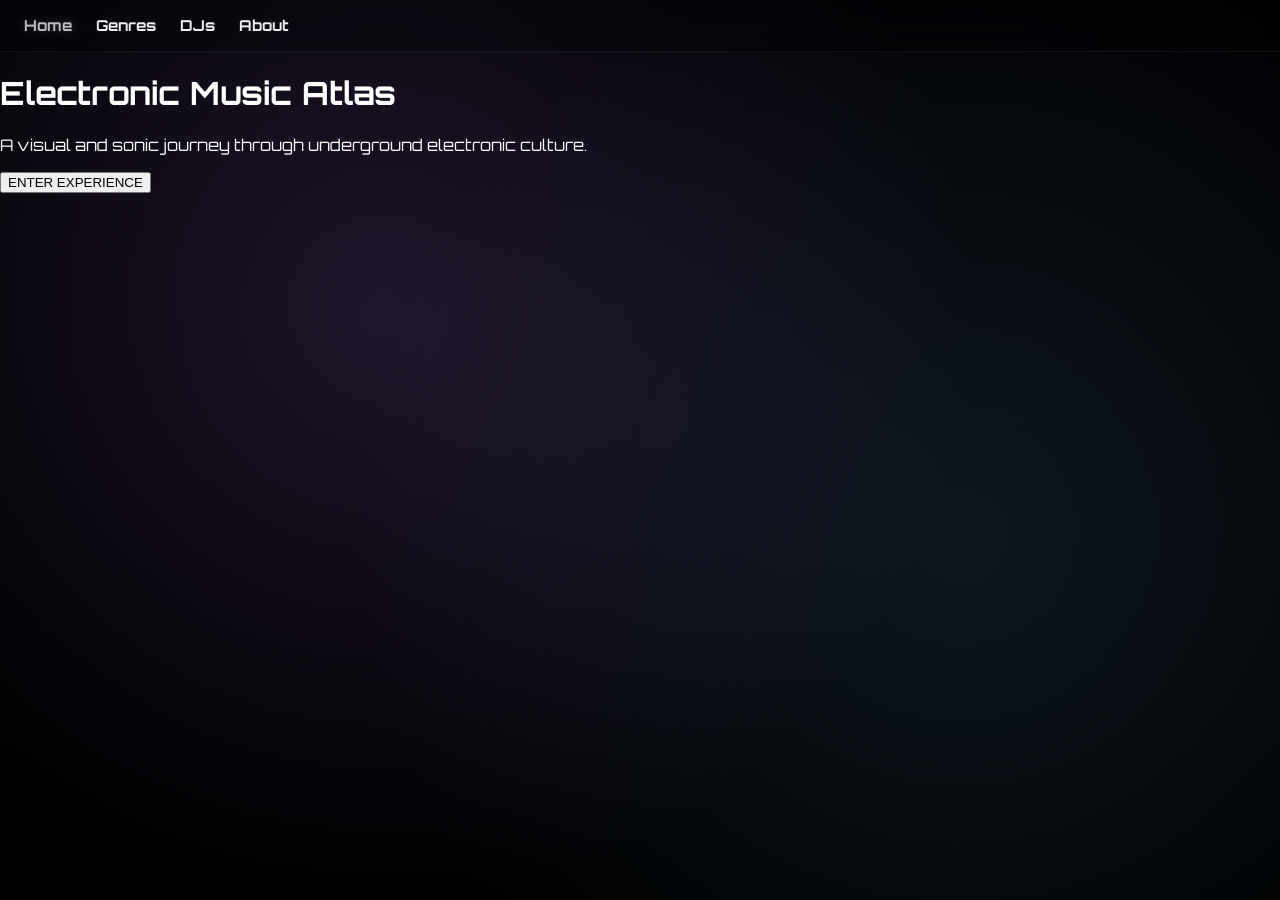
==== commit 9e7fca0a: "Update index.html" ====
--- a/index.html
+++ b/index.html
@@ -4,20 +4,29 @@
   <meta charset="utf-8">
   <meta name="viewport" content="width=device-width, initial-scale=1">
   <title>Electronic Music Atlas</title>
+
   <link rel="preconnect" href="https://fonts.googleapis.com">
   <link rel="preconnect" href="https://fonts.gstatic.com" crossorigin>
   <link href="https://fonts.googleapis.com/css2?family=Orbitron:wght@400;600;700;800&display=swap" rel="stylesheet">
+
   <link rel="stylesheet" href="styles.css">
 </head>
 
-<body>
+<body class="home-page">
 
+  <!-- 🎥 背景视频 -->
   <video class="bg-video" autoplay muted loop playsinline>
-    <source src="background.mp4" type="video/mp4">
+    <source src="home-background.mp4" type="video/mp4">
   </video>
 
   <div class="bg-overlay"></div>
 
+  <!-- 🎵 背景音乐 -->
+  <audio id="bg-music" loop>
+    <source src="music.mp3" type="audio/mp3">
+  </audio>
+
+  <!-- 导航 -->
   <header class="site-header">
     <nav class="nav">
       <a href="index.html" class="active">Home</a>
@@ -27,47 +36,31 @@
     </nav>
   </header>
 
-  <main class="container">
-    <section class="hero">
-      <h1 class="glitch-title" data-text="Electronic Music Atlas">Electronic Music Atlas</h1>
-      <p>
-        A visual and sonic exploration of electronic music culture, focusing on atmosphere,
-        genre, and underground scenes.
-      </p>
-    </section>
+  <!-- 主视觉 -->
+  <main class="home-hero">
 
-    <section class="grid grid--3">
-      <div class="card">
-        <div class="media">
-          <img src="gabber.jpg" alt="Gabber">
-        </div>
-        <div class="card__body">
-          <h3>Gabber</h3>
-          <p>Hardcore rave culture with fast tempo and raw energy.</p>
-        </div>
-      </div>
+    <h1 class="home-title">Electronic Music Atlas</h1>
 
-      <div class="card">
-        <div class="media">
-          <img src="psytrance.jpg" alt="Psytrance">
-        </div>
-        <div class="card__body">
-          <h3>Psytrance</h3>
-          <p>Psychedelic loops and immersive festival environments.</p>
-        </div>
-      </div>
+    <p class="home-sub">
+      A visual and sonic journey through underground electronic culture.
+    </p>
 
-      <div class="card">
-        <div class="media">
-          <img src="dnb.jpg" alt="Drum and Bass">
-        </div>
-        <div class="card__body">
-          <h3>Drum &amp; Bass</h3>
-          <p>Fast breakbeats with deep bass and club intensity.</p>
-        </div>
-      </div>
-    </section>
+    <button class="enter-btn" id="enterBtn">
+      ENTER EXPERIENCE
+    </button>
+
   </main>
+
+  <script>
+    const music = document.getElementById('bg-music');
+    const btn = document.getElementById('enterBtn');
+
+    btn.addEventListener('click', () => {
+      music.volume = 0.5;
+      music.play();
+      btn.innerText = "Sound On";
+    });
+  </script>
 
 </body>
 </html>
--- a/styles.css
+++ b/styles.css
@@ -17,7 +17,7 @@
   background: black;
 }
 
-/* 视频背景 */
+/* 背景动态视频 */
 .bg-video {
   position: fixed;
   top: 0;
@@ -26,11 +26,11 @@
   height: 100vh;
   object-fit: cover;
   z-index: -2;
-  filter: brightness(0.55) contrast(1.05) saturate(1.05);
+  filter: brightness(0.38) contrast(1.05) saturate(1.05);
   pointer-events: none;
 }
 
-/* 梦核遮罩 */
+/* 背景遮罩 */
 .bg-overlay {
   position: fixed;
   top: 0;
@@ -39,114 +39,124 @@
   height: 100vh;
   z-index: -1;
   background:
-    radial-gradient(circle at 30% 40%, rgba(180, 120, 255, 0.18), transparent 60%),
-    radial-gradient(circle at 70% 60%, rgba(120, 200, 255, 0.14), transparent 60%),
-    linear-gradient(rgba(10, 8, 20, 0.45), rgba(5, 5, 10, 0.65));
+    radial-gradient(circle at 30% 35%, rgba(180, 120, 255, 0.16), transparent 55%),
+    radial-gradient(circle at 75% 60%, rgba(110, 190, 255, 0.12), transparent 55%),
+    linear-gradient(rgba(5, 5, 10, 0.48), rgba(0, 0, 0, 0.72));
+  backdrop-filter: blur(4px);
   pointer-events: none;
 }
 
-/* 导航 */
+/* 顶部导航 */
 .site-header {
   position: sticky;
   top: 0;
-  z-index: 10;
-  background: rgba(0, 0, 0, 0.35);
-  backdrop-filter: blur(10px);
+  z-index: 20;
+  background: rgba(0, 0, 0, 0.32);
+  backdrop-filter: blur(12px);
+  border-bottom: 1px solid rgba(255, 255, 255, 0.06);
 }
 
 .nav {
   display: flex;
-  gap: 20px;
-  padding: 15px 20px;
+  gap: 24px;
+  padding: 16px 24px;
   flex-wrap: wrap;
 }
 
 .nav a {
-  color: white;
+  color: rgba(255, 255, 255, 0.94);
   text-decoration: none;
-  font-family: 'Orbitron', Arial, sans-serif;
-  font-weight: 600;
-  letter-spacing: 0.5px;
-  transition: opacity 0.2s ease;
-}
-
-.nav a:hover {
-  opacity: 0.75;
-}
-
+  font-size: 15px;
+  font-weight: 700;
+  transition: opacity 0.25s ease, text-shadow 0.25s ease;
+}
+
+.nav a:hover,
 .nav a.active {
-  opacity: 0.7;
-}
-
-/* 内容 */
+  opacity: 0.78;
+  text-shadow: 0 0 10px rgba(160, 200, 255, 0.35);
+}
+
+/* 通用内容区域 */
 .container {
   position: relative;
   z-index: 2;
-  padding: 60px 20px;
-  max-width: 1400px;
+  max-width: 1500px;
   margin: 0 auto;
-}
-
-/* 标题区 */
+  padding: 56px 24px 80px;
+}
+
+/* ===== HOME PAGE ===== */
+
 .hero {
-  margin-bottom: 30px;
+  margin-bottom: 34px;
 }
 
 .hero h1 {
-  font-family: 'Rubik Glitch', cursive;
-  font-size: 72px;
-  line-height: 1;
   margin: 0 0 18px;
-  letter-spacing: 2px;
+  font-size: 62px;
+  line-height: 0.98;
+  font-weight: 800;
+  letter-spacing: 1px;
+  color: #f5f5ff;
   text-shadow:
-    0 0 8px rgba(255, 255, 255, 0.15),
-    0 0 20px rgba(180, 120, 255, 0.25);
+    0 0 12px rgba(255, 255, 255, 0.12),
+    0 0 22px rgba(150, 130, 255, 0.16);
 }
 
 .hero p {
-  max-width: 720px;
+  max-width: 980px;
   margin: 0;
-  font-family: 'Orbitron', Arial, sans-serif;
   font-size: 16px;
-  line-height: 1.5;
-  color: rgba(255, 255, 255, 0.92);
-}
-
-/* grid */
+  line-height: 1.6;
+  color: rgba(255, 255, 255, 0.9);
+}
+
 .grid {
   display: grid;
   gap: 22px;
-  margin-top: 40px;
+  margin-top: 34px;
 }
 
 .grid--3 {
-  grid-template-columns: repeat(3, 1fr);
-}
-
-/* 卡片 */
+  grid-template-columns: repeat(3, minmax(0, 1fr));
+}
+
 .card {
-  background: rgba(0, 0, 0, 0.45);
+  background: rgba(8, 8, 16, 0.42);
   border-radius: 18px;
   overflow: hidden;
   backdrop-filter: blur(8px);
   border: 1px solid rgba(255, 255, 255, 0.08);
   transition:
-    transform 0.25s ease,
-    box-shadow 0.25s ease,
-    border-color 0.25s ease;
+    transform 0.3s ease,
+    box-shadow 0.3s ease,
+    border-color 0.3s ease;
 }
 
 .card:hover {
-  transform: translateY(-6px);
-  box-shadow: 0 10px 30px rgba(0, 0, 0, 0.28);
-  border-color: rgba(180, 120, 255, 0.28);
+  transform: translateY(-8px);
+  box-shadow: 0 14px 34px rgba(0, 0, 0, 0.26);
+  border-color: rgba(146, 154, 255, 0.24);
+}
+
+.media {
+  position: relative;
+  aspect-ratio: 4 / 3;
+  overflow: hidden;
+  background: black;
 }
 
 .media img {
   width: 100%;
+  height: 100%;
+  object-fit: cover;
   display: block;
-  aspect-ratio: 4 / 3;
-  object-fit: cover;
+  transition: transform 0.35s ease;
+}
+
+.card:hover .media img {
+  transform: scale(1.04);
 }
 
 .card__body {
@@ -155,34 +165,159 @@
 
 .card__body h3 {
   margin: 0 0 12px;
-  font-family: 'Orbitron', Arial, sans-serif;
   font-size: 18px;
-  font-weight: 700;
-  letter-spacing: 0.6px;
+  font-weight: 800;
+  letter-spacing: 0.5px;
 }
 
 .card__body p {
   margin: 0;
-  font-family: 'Orbitron', Arial, sans-serif;
   font-size: 15px;
   line-height: 1.55;
   color: rgba(255, 255, 255, 0.9);
 }
 
-/* 响应式 */
-@media (max-width: 1100px) {
-  .hero h1 {
-    font-size: 58px;
-  }
-
-  .grid--3 {
-    grid-template-columns: repeat(2, 1fr);
-  }
-}
-
-@media (max-width: 700px) {
+/* ===== GENRES PAGE ===== */
+
+.page-hero {
+  margin-bottom: 34px;
+}
+
+.page-title {
+  margin: 0 0 18px;
+  font-size: 62px;
+  line-height: 0.98;
+  font-weight: 800;
+  letter-spacing: 1px;
+  text-transform: uppercase;
+  color: #f5f5ff;
+  text-shadow:
+    0 0 12px rgba(255, 255, 255, 0.12),
+    0 0 22px rgba(150, 130, 255, 0.16);
+}
+
+.page-intro {
+  max-width: 1080px;
+  margin: 0;
+  font-size: 16px;
+  line-height: 1.6;
+  color: rgba(255, 255, 255, 0.9);
+}
+
+.genres-grid {
+  display: grid;
+  grid-template-columns: repeat(3, minmax(0, 1fr));
+  gap: 22px;
+  margin-top: 34px;
+}
+
+.genre-card {
+  background: rgba(8, 8, 16, 0.42);
+  border-radius: 18px;
+  overflow: hidden;
+  backdrop-filter: blur(8px);
+  border: 1px solid rgba(255, 255, 255, 0.08);
+  transition:
+    transform 0.3s ease,
+    box-shadow 0.3s ease,
+    border-color 0.3s ease;
+}
+
+.genre-card:hover {
+  transform: translateY(-8px);
+  box-shadow: 0 14px 34px rgba(0, 0, 0, 0.26);
+  border-color: rgba(146, 154, 255, 0.24);
+}
+
+.genre-media {
+  position: relative;
+  aspect-ratio: 4 / 3;
+  overflow: hidden;
+  background: black;
+}
+
+.genre-media img,
+.genre-media .hover-video {
+  position: absolute;
+  inset: 0;
+  width: 100%;
+  height: 100%;
+  object-fit: cover;
+  display: block;
+  transition:
+    opacity 0.4s ease,
+    transform 0.45s ease,
+    filter 0.45s ease;
+}
+
+.genre-media img {
+  opacity: 1;
+  z-index: 1;
+}
+
+.genre-media .hover-video {
+  opacity: 0;
+  z-index: 2;
+  pointer-events: none;
+  filter: brightness(0.9) contrast(1.06);
+}
+
+.genre-card:hover .genre-media img {
+  opacity: 0;
+  transform: scale(1.04);
+}
+
+.genre-card:hover .genre-media .hover-video {
+  opacity: 1;
+  transform: scale(1.03);
+}
+
+.genre-body {
+  padding: 20px 18px 22px;
+}
+
+.genre-body h2 {
+  margin: 0 0 12px;
+  font-size: 22px;
+  font-weight: 800;
+  letter-spacing: 0.5px;
+}
+
+.genre-tag {
+  margin: 0 0 14px;
+  color: rgba(220, 220, 255, 0.82);
+  font-size: 14px;
+  font-weight: 600;
+}
+
+.genre-body p {
+  margin: 0 0 14px;
+  font-size: 15px;
+  line-height: 1.62;
+  color: rgba(255, 255, 255, 0.9);
+}
+
+.genre-body p:last-child {
+  margin-bottom: 0;
+}
+
+/* ===== RESPONSIVE ===== */
+
+@media (max-width: 1200px) {
+  .hero h1,
+  .page-title {
+    font-size: 52px;
+  }
+
+  .grid--3,
+  .genres-grid {
+    grid-template-columns: repeat(2, minmax(0, 1fr));
+  }
+}
+
+@media (max-width: 760px) {
   .container {
-    padding: 40px 16px;
+    padding: 38px 16px 50px;
   }
 
   .nav {
@@ -190,15 +325,30 @@
     padding: 14px 16px;
   }
 
-  .hero h1 {
-    font-size: 42px;
-  }
-
-  .hero p {
+  .hero h1,
+  .page-title {
+    font-size: 36px;
+    line-height: 1.02;
+  }
+
+  .hero p,
+  .page-intro,
+  .card__body p,
+  .genre-body p {
     font-size: 14px;
   }
 
-  .grid--3 {
+  .grid--3,
+  .genres-grid {
     grid-template-columns: 1fr;
   }
-}
+
+  .card__body,
+  .genre-body {
+    padding: 18px 16px 20px;
+  }
+
+  .genre-body h2 {
+    font-size: 20px;
+  }
+}
